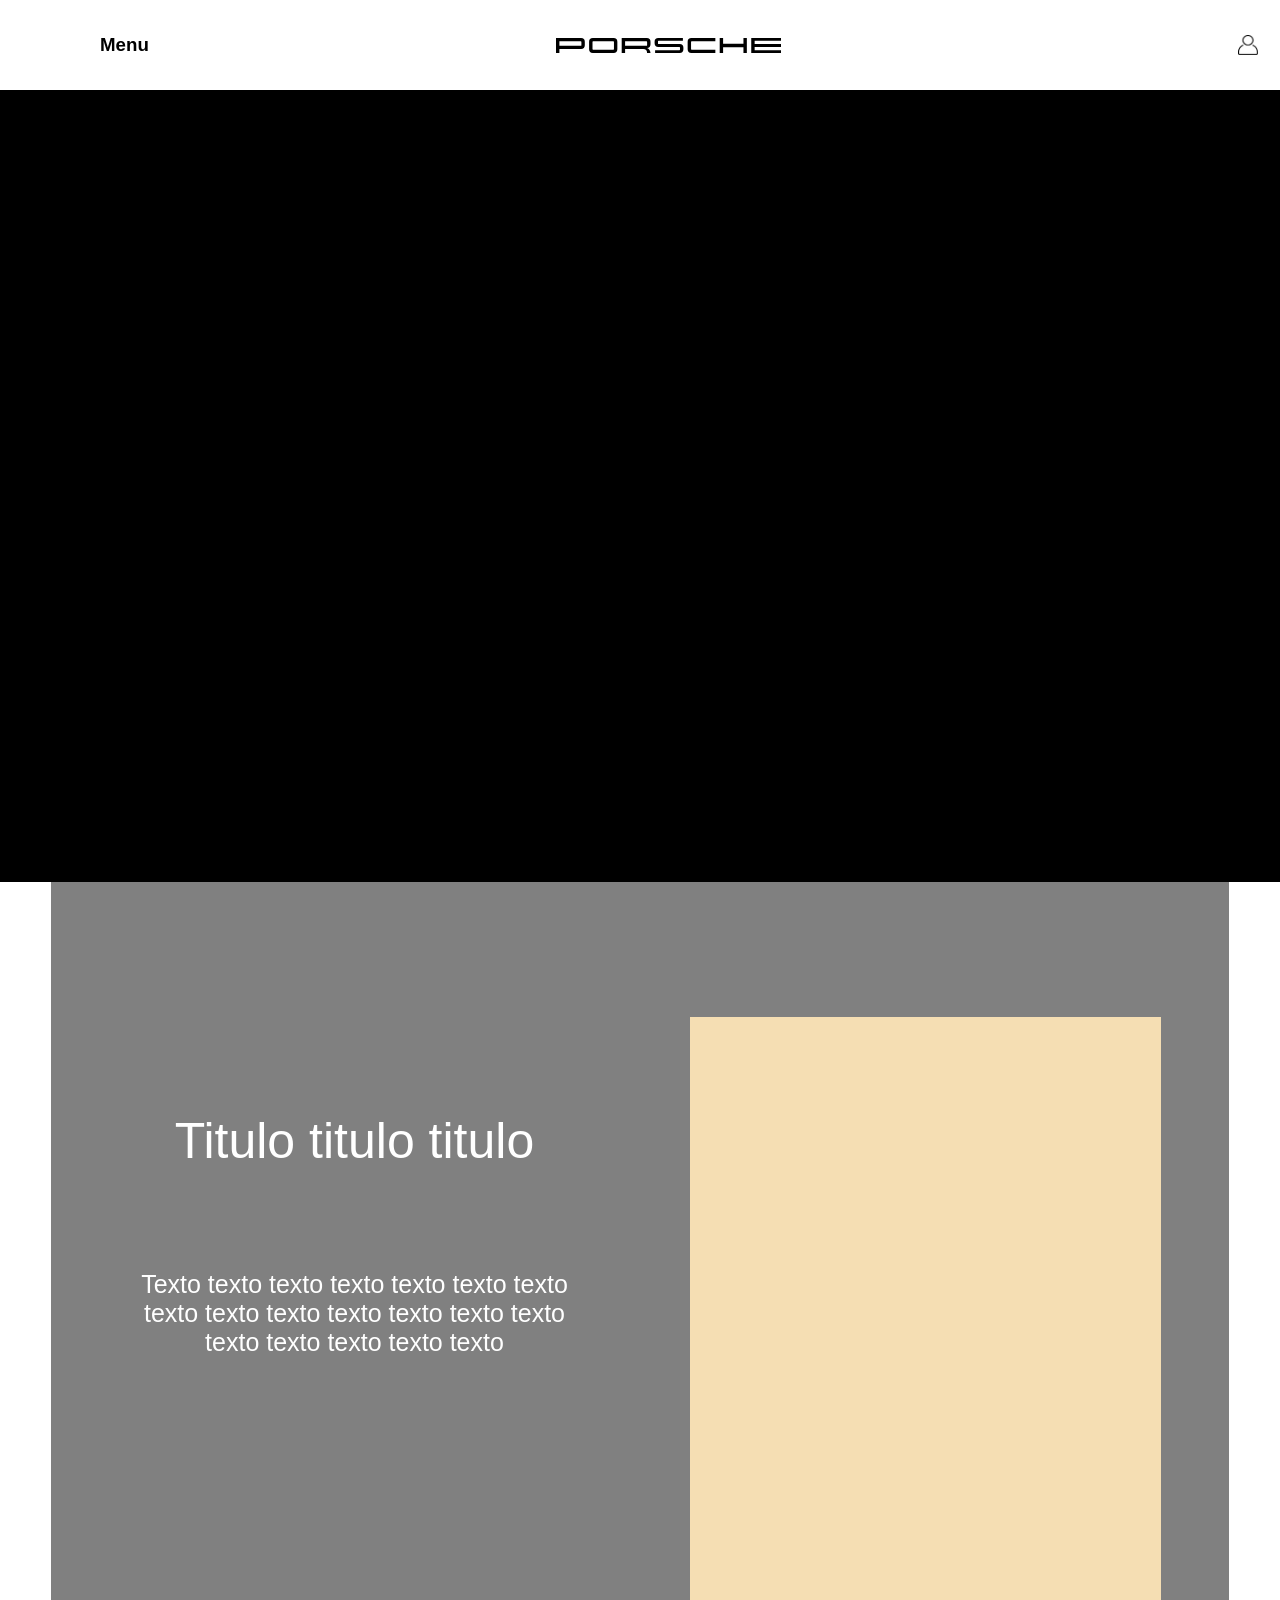
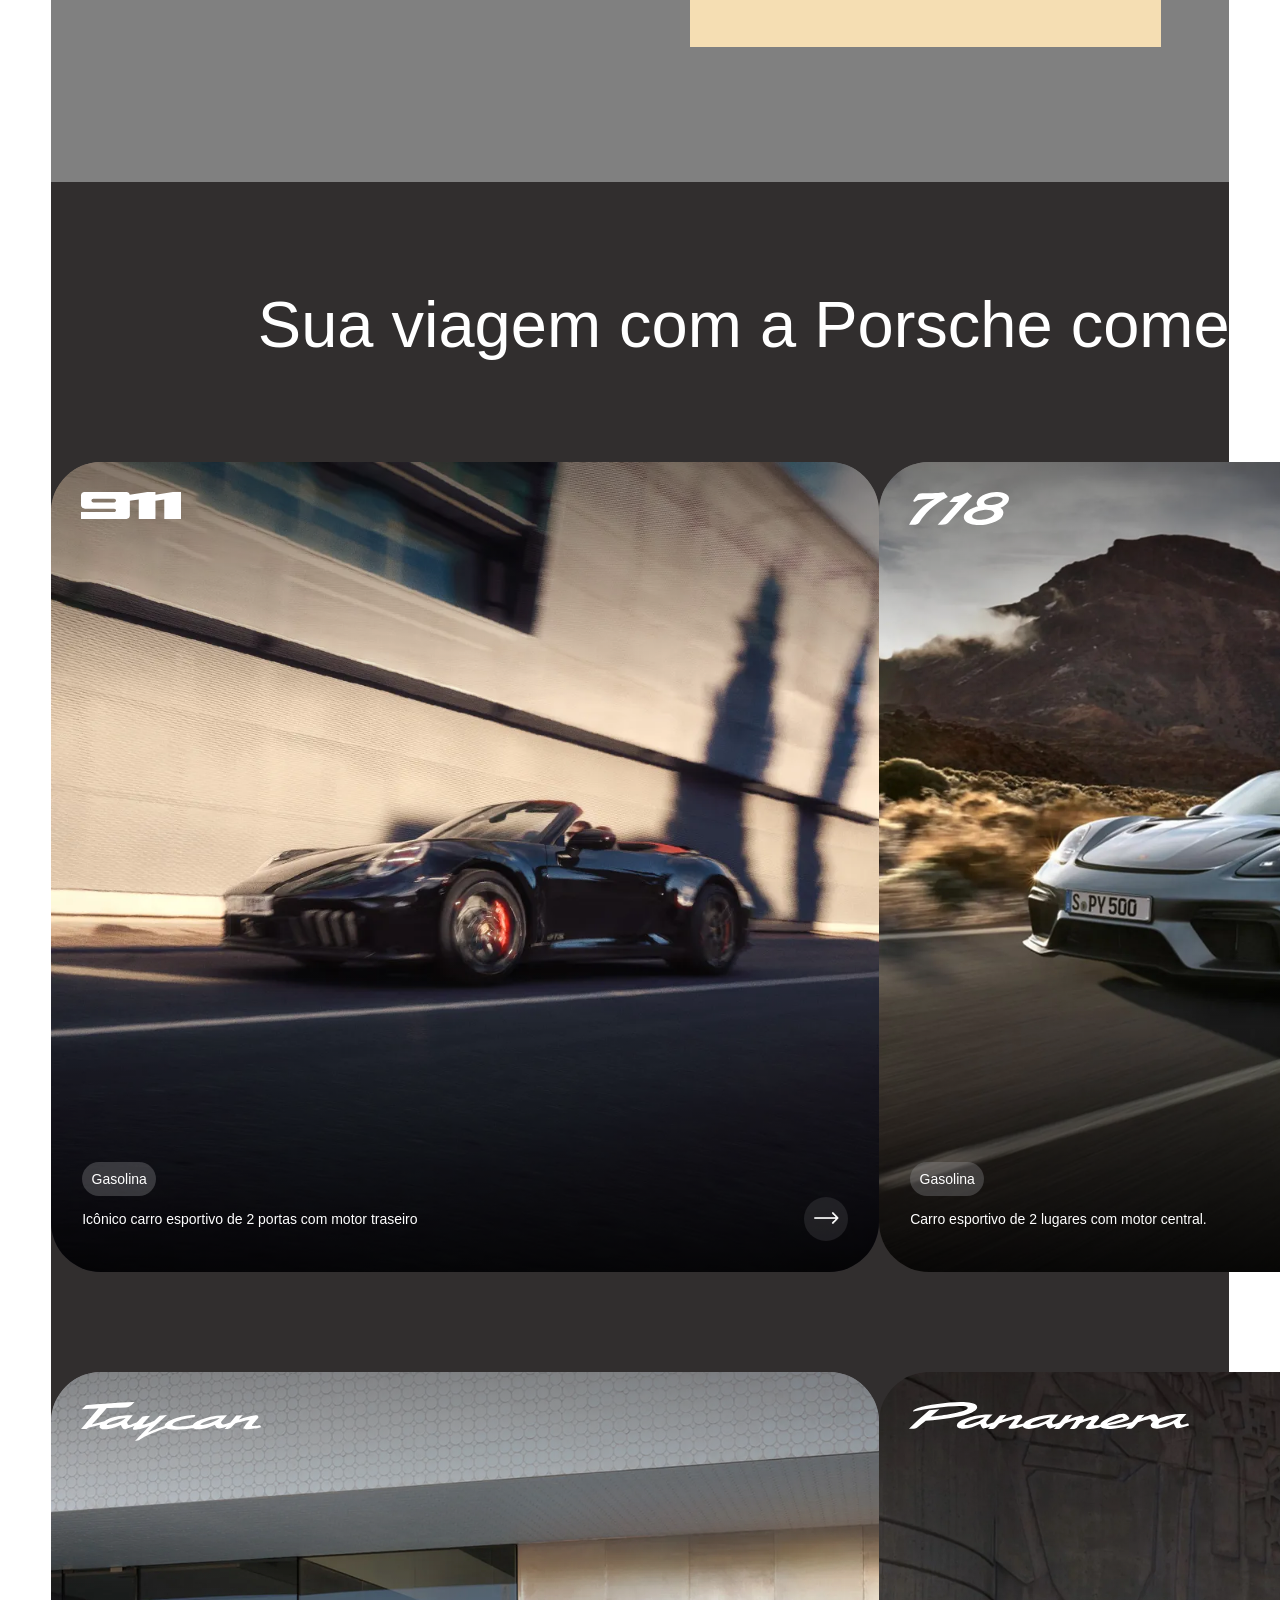
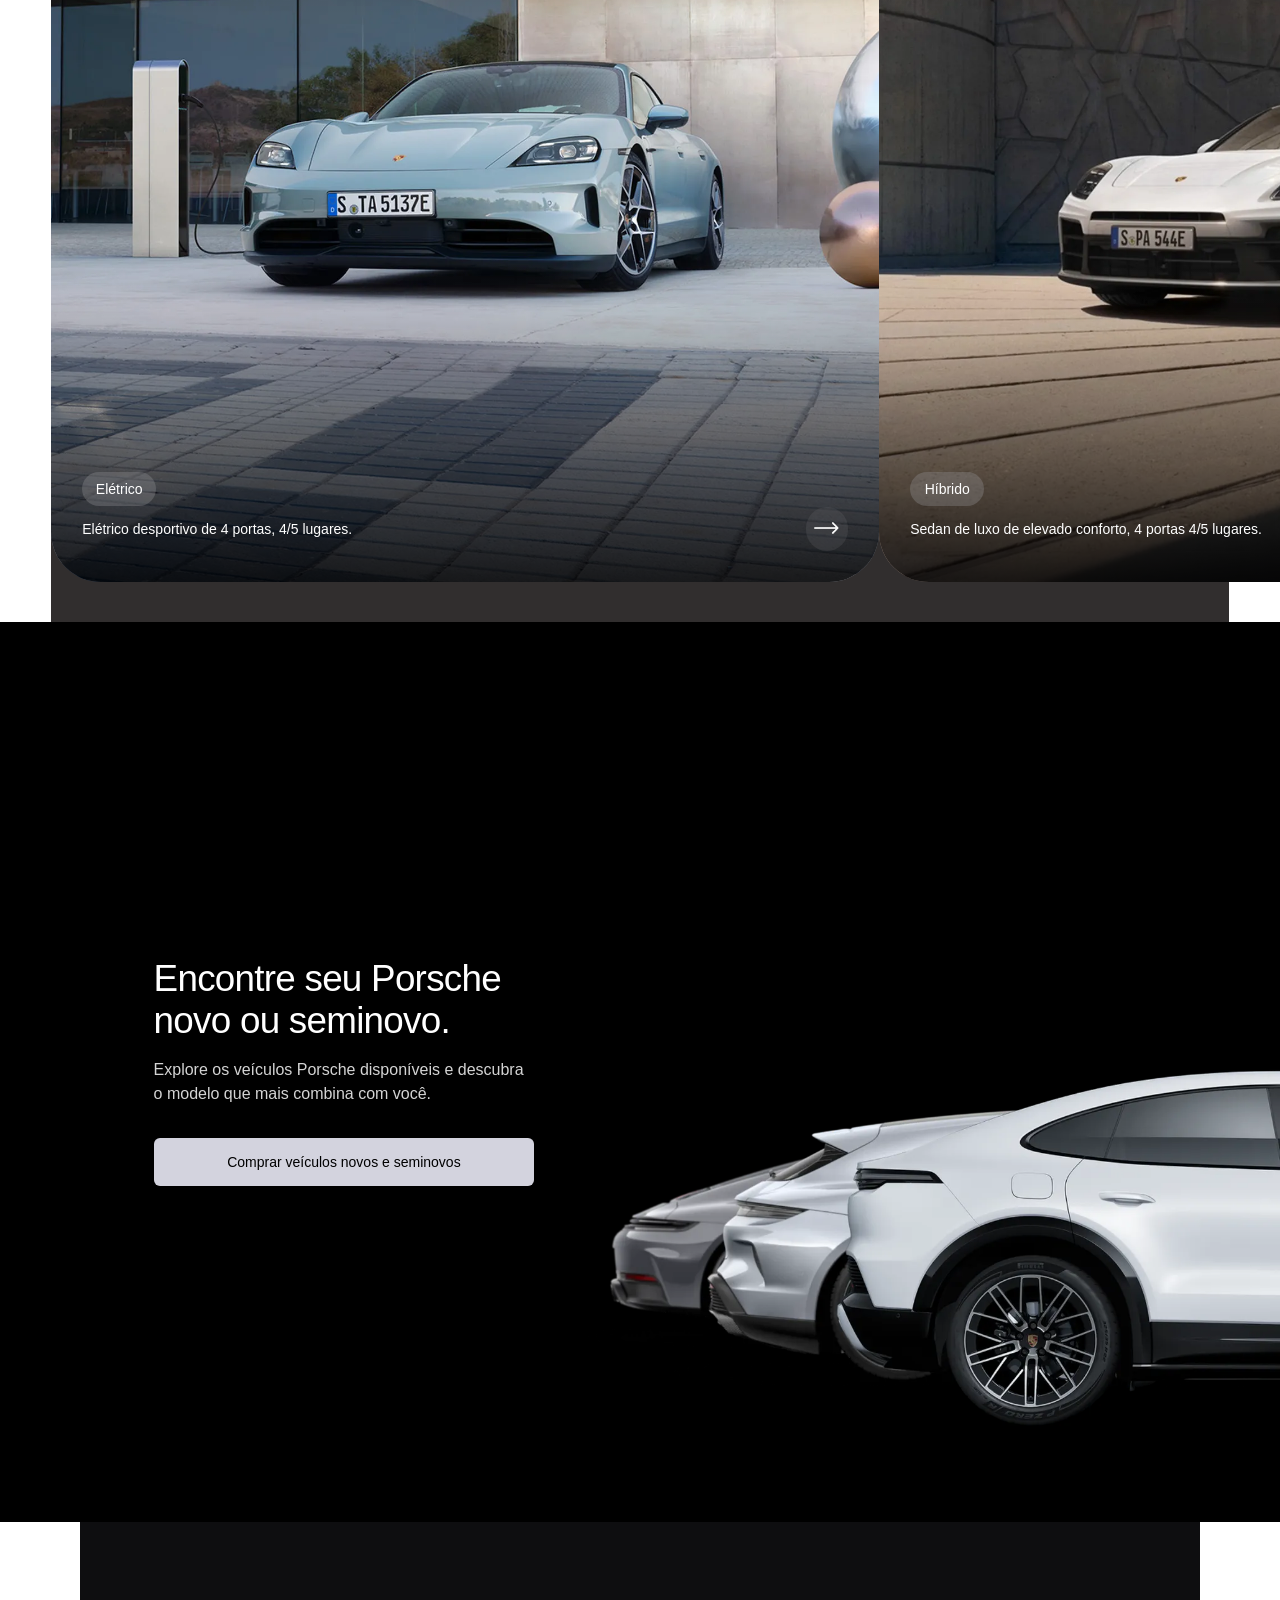
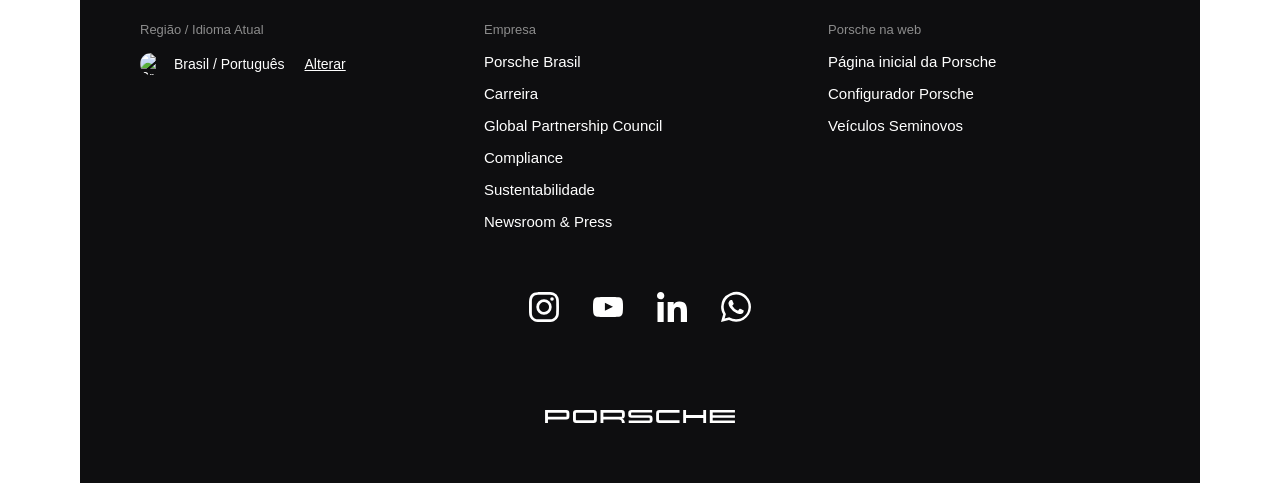
==== index.html @ 79e68aca "primeiro commit" ====
<!DOCTYPE html>
<html lang="en">

<head>
    <meta charset="UTF-8">
    <meta name="viewport" content="width=device-width, initial-scale=1.0">
    <link rel="stylesheet" href="style.css">
    <title>Porsche</title>
</head>

<body>
    <header>
        <div class="menu">
            <a href="">
                <img src="static/barra-de-menu.png" alt="">
                <h3>Menu</h3>
            </a>        
        </div>
        <div class="logo">
            <img src="static/porsche-logo.svg" alt="PORSCHE">
        </div>
        <div class="login"><img src="static/Empresa (1).png" alt="LOGIN"></div>
    </header>
    <div class="video">

        </div>
    <div class="container">

        
        <div class="noticias">
            <div class="conteudo_noticia">
                <div class="titulo_noticia">
                    <p>Titulo titulo titulo</p>
                </div>
                <div class="texto_noticia">Texto texto texto texto texto texto texto texto texto texto texto texto texto
                    texto texto texto texto texto texto</div>
            </div>

            <div class="img_noticia"><img src="" alt=""></div>
        </div>

        <div class="container_modelos">
            <div class="titulo">
                <p>Sua viagem com a Porsche começa agora.</p>
            </div>
            <div class="modelo um">
                <div class="titulo_modelo">
                    <img class="imagem_titulo" src="static/modelos/titulos/911titulo.svg" alt="">
                </div>
                <div class="conteudo_modelo">
                    <div class="info">
                        <div class="combustivel">
                            <p>Gasolina</p>
                        </div>
                        <div class="descricao">
                            <p>Icônico carro esportivo de 2 portas com motor traseiro </p>
                        </div>
                    </div>
                    <div class="botao_explorar">
                        <a href="index.html" class="link_seta"><img src="static/setaBranca.png" alt="SETA"></a>
                    </div>
                </div>
            </div>
            <div class="modelo dois">
                <div class="titulo_modelo">
                    <img class="imagem_titulo" src="static/modelos/titulos/718svg.svg" alt="718">
                </div>
                <div class="conteudo_modelo">
                    <div class="info">
                        <div class="combustivel">
                            <p>Gasolina</p>
                        </div>
                        <div class="descricao">
                            <p>Carro esportivo de 2 lugares com motor central.</p>
                        </div>
                    </div>
                    <div class="botao_explorar">
                        <a href="index.html" class="link_seta"><img src="static/setaBranca.png" alt="SETA"></a>
                    </div>
                </div>
            </div>
            <div class="modelo tres">
                <div class="titulo_modelo">
                    <img class="imagem_titulo" src="static/modelos/titulos/taycan.svg" alt="TAYCAN">
                </div>
                <div class="conteudo_modelo">
                    <div class="info">
                        <div class="combustivel">
                            <p>Elétrico</p>
                        </div>
                        <div class="descricao">
                            <p>Elétrico desportivo de 4 portas, 4/5 lugares.</p>
                        </div>
                    </div>
                    <div class="botao_explorar">
                        <a href="index.html"><img src="static/setaBranca.png" alt="SETA"></a>
                    </div>
                </div>
            </div>
            <div class="modelo quatro">
                <div class="titulo_modelo">
                    <img class="imagem_titulo" src="static/modelos/titulos/panamera.svg" alt="PANAMERA">
                </div>
                <div class="conteudo_modelo">
                    <div class="info">
                        <div class="combustivel">
                            <p>Híbrido</p>
                        </div>
                        <div class="descricao">
                            <p>Sedan de luxo de elevado conforto, 4 portas 4/5 lugares.</p>
                        </div>
                    </div>
                    <div class="botao_explorar">
                        <a href="index.html">
                            <img src="static/setaBranca.png" alt="SETA">
                        </a>
                    </div>
                </div>
            </div>
        </div>
    </div>
    <div class="compre_veiculos">
        <div class="compre_conteudo">
            <div class="compre_titulo">
                <p>Encontre seu Porsche novo ou seminovo.</p>
            </div>
            <div class="compre_descricao">
                <p>Explore os veículos Porsche disponíveis e descubra o modelo que mais combina com você.</p>
            </div>
            <div class="compre_link">
                <a href="">
                    <p>Comprar veículos novos e seminovos</p>
                </a>
            </div>
        </div>
        <div class="img_veiculos">
            <img src="static/filters_format(webp)_quality(80)" alt="">
        </div>
    </div>
    <footer>
        <div class="grid_links">
            <div class="idiomas">
                <span class="titulo_secao">Região / Idioma Atual</span>
                <div class="idioma_atual">
                    <img src="bandeira-brasil.svg" alt="Brasil" class="bandeira">
                    <span>Brasil / Português</span>
                    <a href="#">Alterar</a>
                </div>
            </div>

            <div class="empresa">
                <span class="titulo_secao">Empresa</span>
                <ul>
                    <li><a href="#">Porsche Brasil</a></li>
                    <li><a href="#">Carreira</a></li>
                    <li><a href="#">Global Partnership Council</a></li>
                    <li><a href="#">Compliance</a></li>
                    <li><a href="#">Sustentabilidade</a></li>
                    <li><a href="#">Newsroom & Press</a></li>
                </ul>
            </div>

            <div class="web">
                <span class="titulo_secao">Porsche na web</span>
                <ul>
                    <li><a href="#">Página inicial da Porsche</a></li>
                    <li><a href="#">Configurador Porsche</a></li>
                    <li><a href="#">Veículos Seminovos</a></li>
                </ul>
            </div>
        </div>
        <div class="redes">
            <a href="#" aria-label="Instagram"><img src="static/footer/logo-instagram.svg" alt=""></a>
            <a href="#" aria-label="YouTube"><img src="static/footer/logo-youtube.svg" alt=""></a>
            <a href="#" aria-label="LinkedIn"><img src="static/footer/logo-linkedin.svg" alt=""></a>
            <a href="#" aria-label="WhatsApp"><img src="static/footer/logo-whatsapp.svg" alt=""></a>
        </div>

        <div class="logo_porsche">
            <img src="static/porsche-logo.svg" alt="Porsche">
        </div>
    </footer>
</body>

</html>
---- style.css ----
body {
    margin: 0;
    color: white;
    font-family: Arial, Helvetica, sans-serif;
}

.container {
    width: 92%;
    margin: 0 auto;
}

header {
    margin: 0 80px;
    box-sizing: border-box;
    min-height: 90px;
    width: 92%;
    background-color: white;
    display: grid;
    justify-self: center;
    grid-template-columns: 1fr 1fr 1fr;
}

header h3 {
    color: black;
}

.menu {
    display: flex;
    align-items: center;

}

.menu a {
    text-decoration: none;
    display: flex;
    align-items: center;
    flex-direction: row;
}

.menu img {
    width: 20px;

}

.logo {
    display: flex;
    justify-content: center;
    align-items: center;
}

.logo img {
    max-height: 15px;
}

.login {
    display: flex;
    justify-content: right;
    align-items: center;
}

.login img {
    max-height: 20px;
}

.video {
    height: 88vh;
    background-color: black;
}


/* NOTICIAS */

.noticias {
    height: 100vh;
    width: 100%;
    background-color: grey;
    display: flex;
    justify-content: center;
    align-items: center;
    flex-direction: row;
    gap: 100px;
}

.noticias .img_noticia {
    height: 70%;
    width: 40%;
    background-color: wheat;
}

.noticias .conteudo_noticia {
    height: 60%;
    width: 40%;
}

.noticias .titulo_noticia {
    font-size: 50px;
    text-align: center;
    margin-bottom: 100px;
}

.noticias .texto_noticia {
    font-size: 25px;
    text-align: center;
}


/* CARDS DE MODELOS DE CARROS */

.container_modelos {
    min-height: 140vh;
    display: grid;
    grid-template-columns: 1fr 1fr;
    grid-template-rows: auto 1fr;
    row-gap: 100px;
    padding: 40px 0;
    background-color: rgb(49, 46, 46);
}

.container_modelos .titulo {
    grid-column: 1/-1;
    grid-row: 1;
    height: 140px;
    font-size: 65px;
    text-align: center;
}

.container_modelos .modelo {
    background-repeat: no-repeat;
    background-size: cover;
    background-position: center;
    justify-self: center;
    display: flex;
    position: relative;
    overflow: hidden;
    flex-direction: column;
    justify-content: space-between;
    border-radius: 50px;
    height: 90vh;
    width: 92vh;
    background-color: rgb(20, 53, 53);
    transition: all 0.3s cubic-bezier(0.25, 0.45, 0.45, 0.95);
}

.container_modelos .modelo::after {
    content: "";
    position: absolute;
    inset: 0;
    /* Ocupa 100% de largura e altura do card */
    background: linear-gradient(to bottom,
            rgba(0, 0, 0, 0.45) 0%,
            /* Sombra no topo (para o logo/nome) */
            rgba(0, 0, 0, 0) 30%,
            /* Meio totalmente transparente */
            rgba(0, 0, 0, 0) 60%,
            /* Meio totalmente transparente */
            rgba(0, 0, 0, 0.85) 100%
            /* Sombra forte embaixo (para a descrição) */
        );
    pointer-events: none;
}

.container_modelos .modelo:hover {
    transform: scale(1.04);
}

.um {
    background: url(static/modelos/imagem_fundo/porsche911Card.webp);
}

.dois {
    background-image: url(static/modelos/imagem_fundo/718background.webp);
}

.tres {
    background-image: url(static/modelos/imagem_fundo/taycanbakcground.webp);
}

.quatro {
    background-image: url(static/modelos/imagem_fundo/panamera.webp);
}

.modelo .conteudo .titulo_modelo {
    width: 100%;
    height: auto;

}

.titulo_modelo .imagem_titulo {
    position: relative;
    z-index: 1;
    min-width: 100px;
    height: auto;
    padding: 30px;
    justify-self: center;
    align-self: center;
    display: block;
    filter: invert(100%);

}

.modelo.um .imagem_titulo {
    width: 100px;
}

.modelo.dois .imagem_titulo {
    width: 90px;
}

.modelo.tres .imagem_titulo {
    width: 180px;
}

.modelo.quatro .imagem_titulo {
    width: 280px;
}

.modelo .conteudo_modelo {
    position: relative;
    z-index: 1;
    width: 100%;
    align-self: flex-end;
    display: flex;
    flex-direction: row;
    gap: 60px;
    margin: 31px 0;
    padding: 0 31px;
}

.conteudo_modelo {
    box-sizing: border-box;
}

.modelo .info {
    width: 90%;
}

.modelo .combustivel {
    background-color: #9C9C9F4D;
    border-radius: 50px;
    padding: 4px 12px;
    width: 50px;
    height: 26px;
    margin-bottom: 15px;
    display: flex;
    justify-content: center;
    align-items: center;
}

.modelo p {
    font-size: 14px;
}

.modelo .botao_explorar {
    background-color: #6B6B703A;
    display: inline-flex;
    width: 40px;
    height: 40px;
    border-radius: 40px;
    align-self: flex-end;
    justify-content: baseline;
    display: flex;
    justify-content: center;
    align-items: center;
    border: 2px solid transparent;
    transition: 0.3s;
}

.modelo .botao_explorar:hover {
    border-color: white;
}

.container_modelos .modelo:hover .botao_explorar {
    transform: scale(1.2);

}

.modelo .botao_explorar img {
    width: 25px;
}

.modelo img {
    text-align: center;
}

.modelo .link_seta {
    position: relative;
    padding: 12px;
}


/* COMPRE VEICULOS NOVOS E SEMINOVOS */

.compre_veiculos {
    position: relative;
    display: flex;
    align-items: center;
    justify-content: start;
    width: 100%;
    min-height: 100vh;
    background-color: #000000;
    padding-left: 12%;
    box-sizing: border-box;
}

.img_veiculos {
    justify-self: end;
    align-self: flex-end;
    width: 80%;
    max-width: 800px;
    margin-left: auto;
}

.img_veiculos img {
    width: 100%;
    height: auto;
}

.compre_conteudo {
    display: flex;
    flex-direction: column;
    width: 460px;
}

.compre_titulo {
    width: 100%;
    margin-bottom: 16px;
}

.compre_titulo p {
    margin: 0;
    font-size: 2.3rem;
    font-weight: 500;
    line-height: 1.15;
    color: #ffffff;
    letter-spacing: -0.02em;
}

.compre_descricao {
    width: 100%;
    margin-bottom: 32px;
}

.compre_descricao p {
    margin: 0;
    font-size: 1rem;
    line-height: 1.5;
    color: #d4d4d4;
}

.compre_link {
    width: 100%;
}

.compre_link a {
    display: flex;
    align-items: center;
    justify-content: center;
    background-color: #d3d3de;
    color: #000000;
    text-decoration: none;
    padding: 16px 28px;
    border-radius: 6px;
    transition: background-color 0.25s ease;
}

.compre_link a:hover {
    background-color: #ffffff;
}

.compre_link a p {
    margin: 0;
    font-size: 14px;
    font-weight: 500;
    color: #000000;
}


/* FOOTER */

footer {
    background-color: #0e0e10;
    color: #ffffff;
    font-family: sans-serif;
    margin: 0px 80px;
    padding: 100px 60px 60px;
}

.grid_links {
    display: grid;
    grid-template-columns: repeat(3, 1fr);
    row-gap: 48px;
    column-gap: 32px;
    margin-bottom: 56px;
}

.titulo_secao {
    display: block;
    font-size: 13px;
    color: #8c8c8c;
    margin-bottom: 16px;
}

.idioma_atual {
    display: flex;
    align-items: center;
    gap: 12px;
    font-size: 14px;
}

.idioma_atual .bandeira {
    width: 22px;
    height: 22px;
    border-radius: 50%;
    object-fit: cover;
}

.idioma_atual a {
    color: #ffffff;
    text-decoration: underline;
    margin-left: 8px;
    transition: color 0.2s ease;
}

.idioma_atual a:hover {
    color: #b3b3b3;
}

.empresa ul,
.web ul {
    list-style: none;
    padding: 0;
    margin: 0;
    display: flex;
    flex-direction: column;
    gap: 14px;
}

.empresa a,
.web a {
    color: #ffffff;
    text-decoration: none;
    font-size: 15px;
    transition: color 0.2s ease;
}

.empresa a:hover,
.web a:hover {
    color: #9e9e9e;
}

/* Redes sociais */
.redes {
    display: flex;
    align-items: center;
    justify-content: center;
    gap: 24px;
    margin-bottom: 40px;
}

.redes a {
    color: #ffffff;
    text-decoration: none;
    font-size: 15px;
    transition: opacity 0.2s ease;
}

.redes a:hover {
    opacity: 0.6;
}

.redes img {
    width: 40px;
    height: 40px;
    filter: invert(100%);
}

/* Logo centralizado na base */
.logo_porsche {
    display: flex;
    justify-content: center;
    align-items: center;
    padding-top: 40px;
    filter: invert(100%);
}

.logo_porsche img {
    width: 190px;
    height: auto;
}
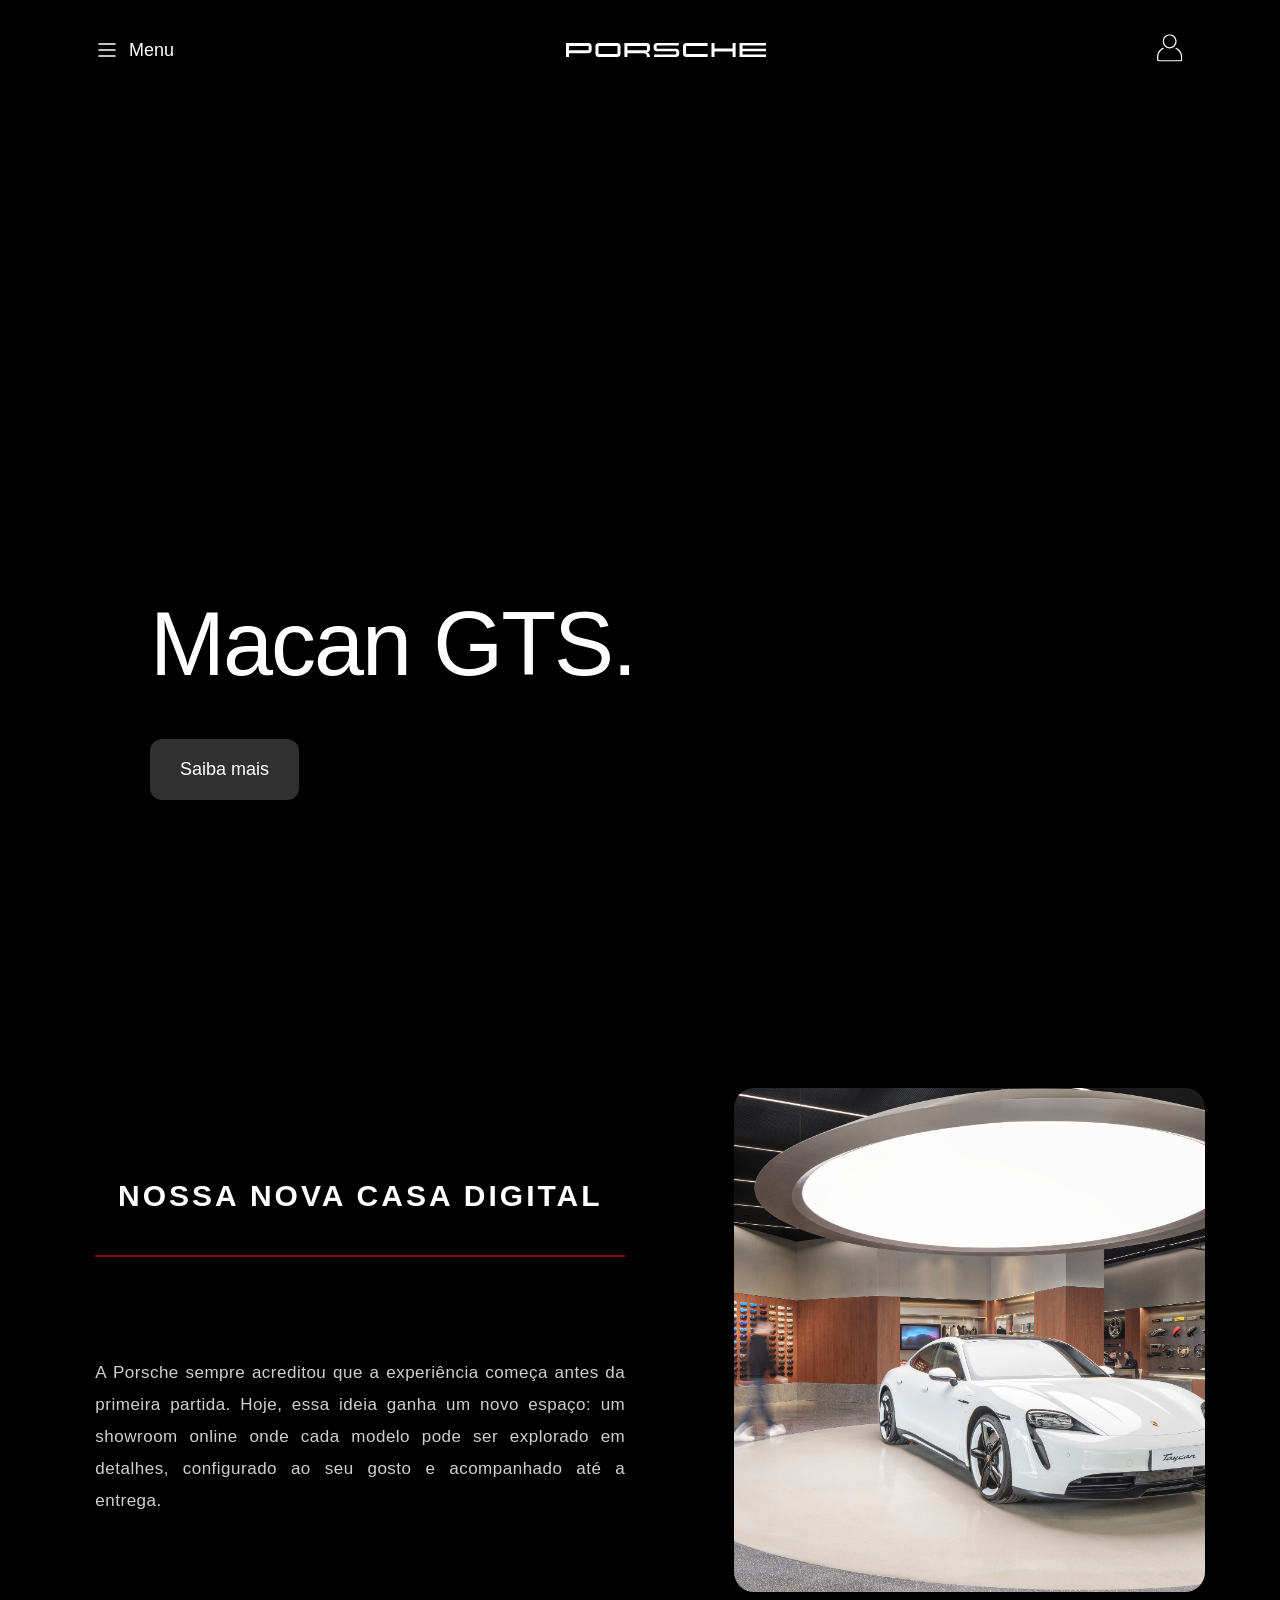
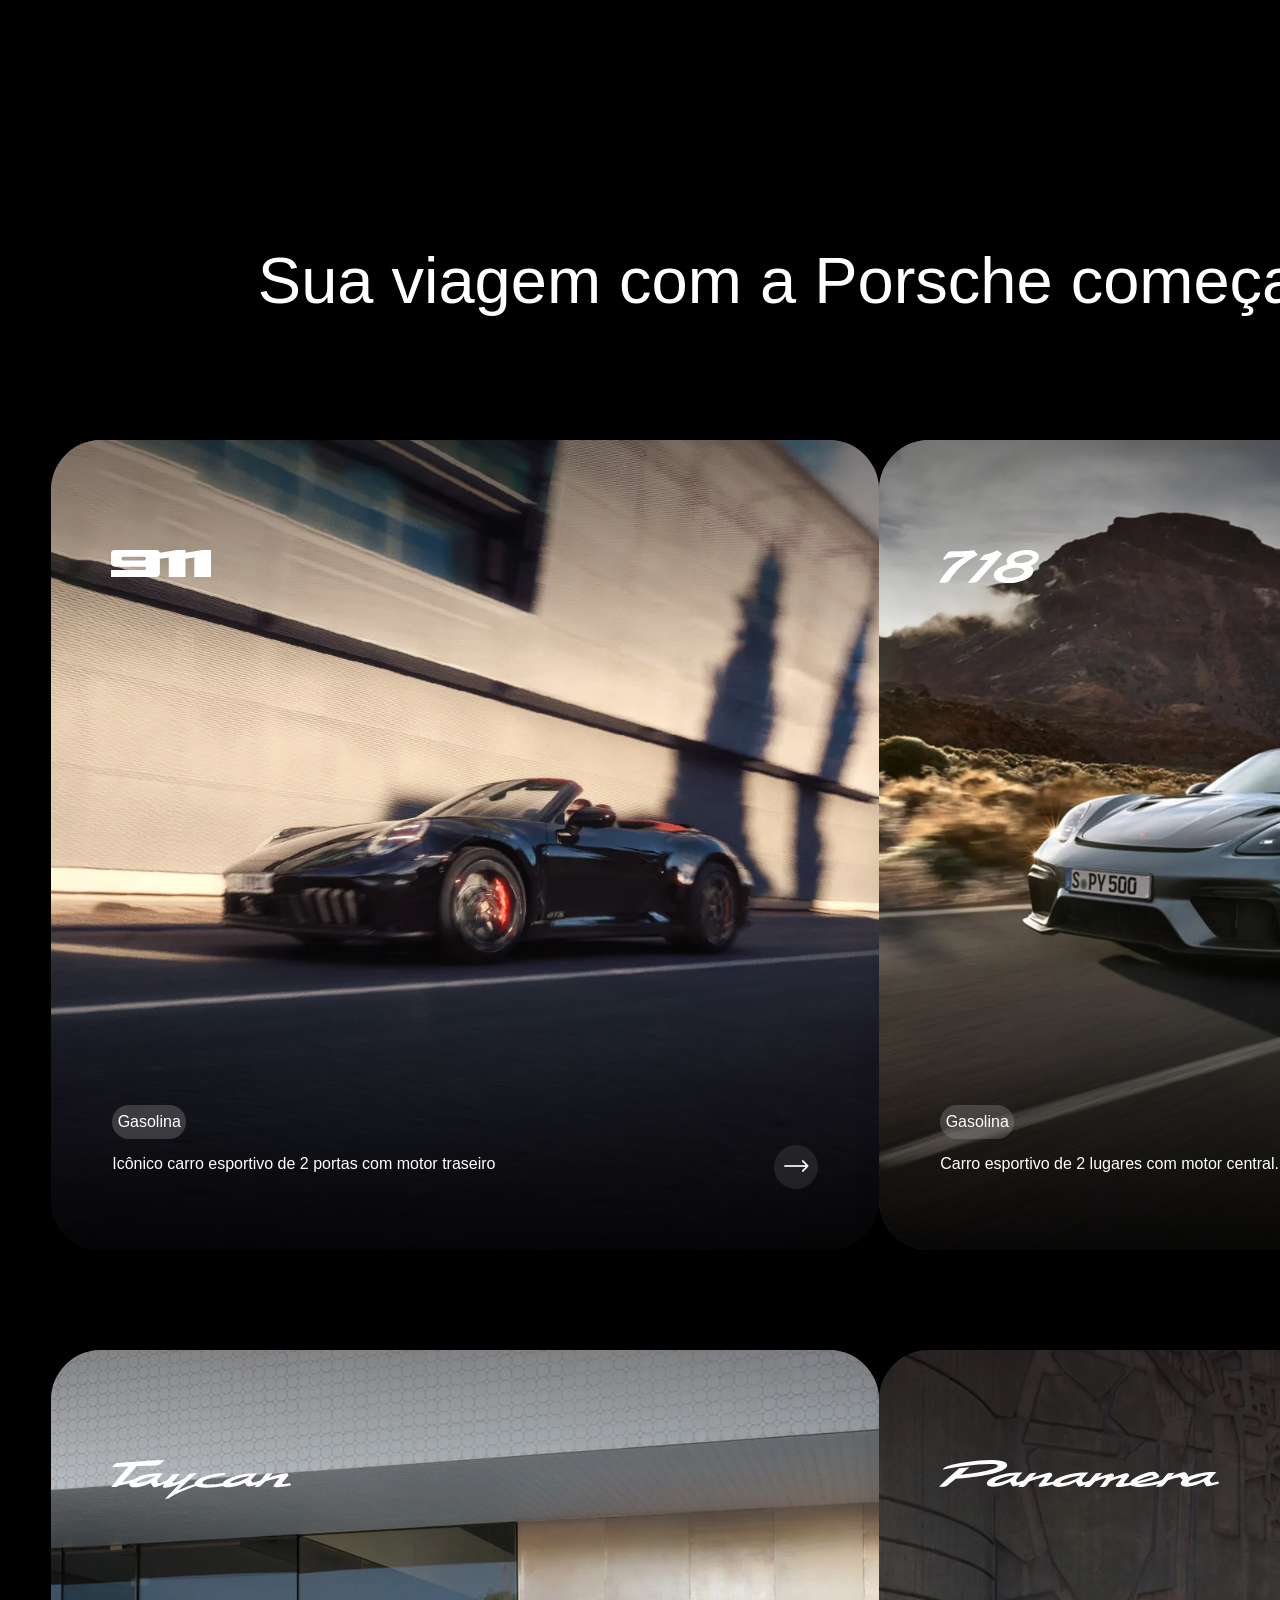
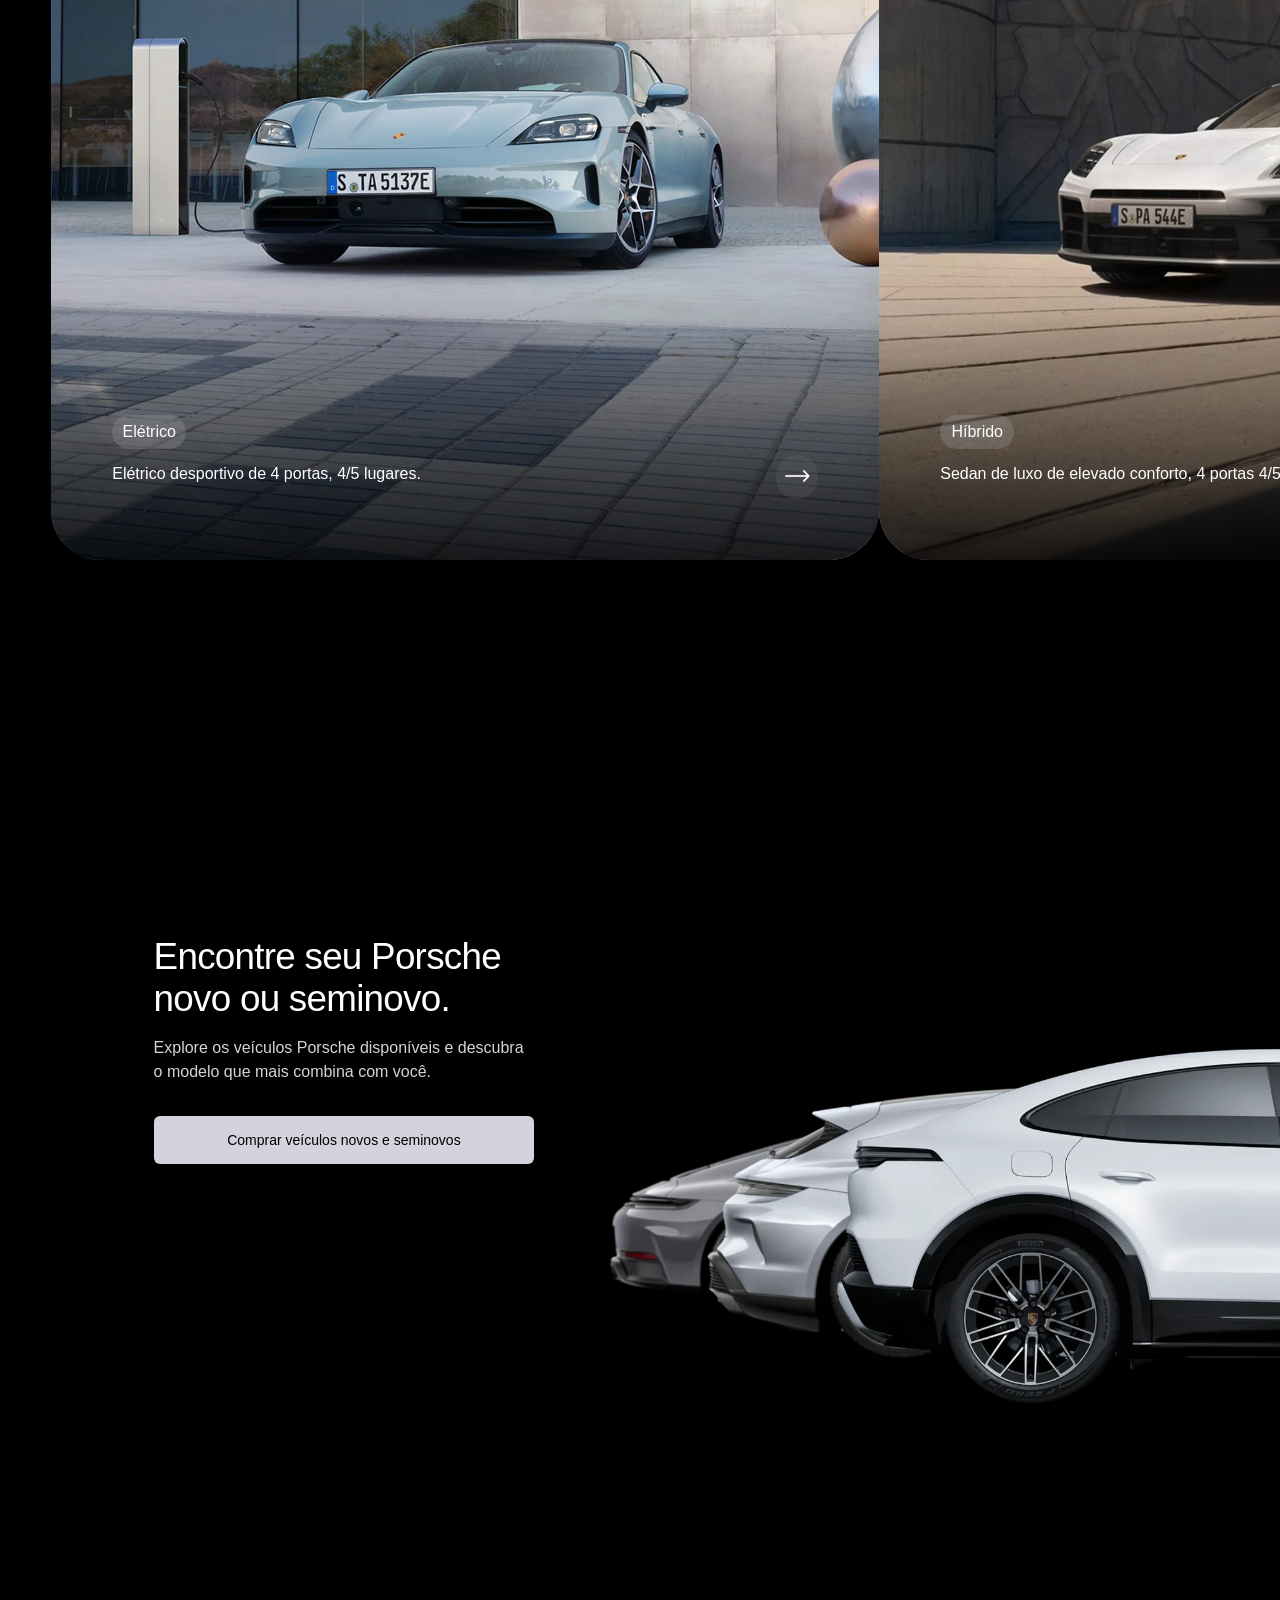
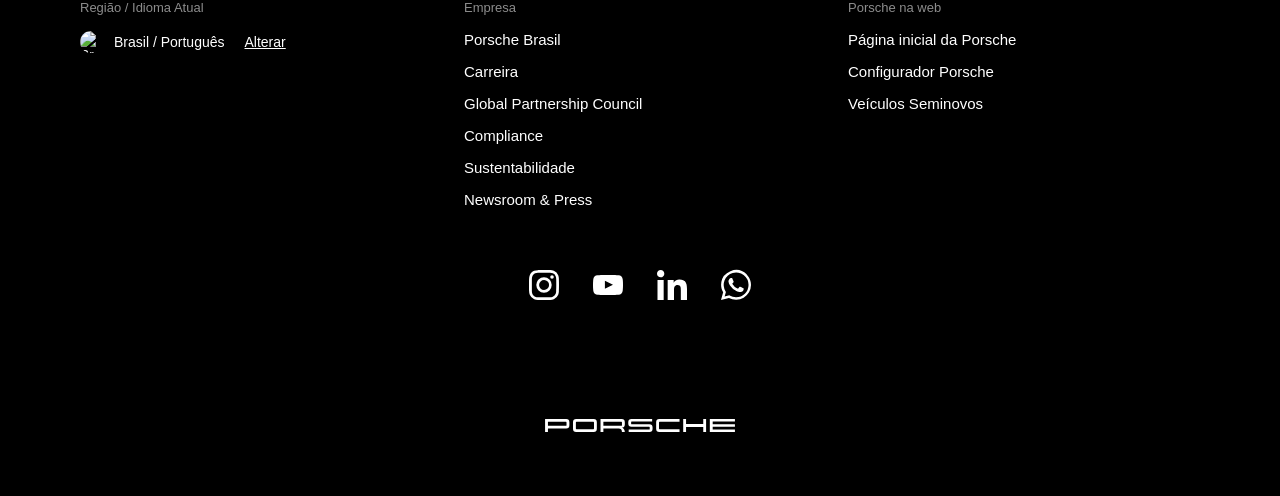
==== commit e5ba5a20: "feat: adiciona páginas do site Porsche (home, cadastro, login, modelos e produto)" ====
--- a/index.html
+++ b/index.html
@@ -9,41 +9,100 @@
 </head>
 
 <body>
-    <header>
-        <div class="menu">
-            <a href="">
-                <img src="static/barra-de-menu.png" alt="">
-                <h3>Menu</h3>
-            </a>        
-        </div>
-        <div class="logo">
-            <img src="static/porsche-logo.svg" alt="PORSCHE">
-        </div>
-        <div class="login"><img src="static/Empresa (1).png" alt="LOGIN"></div>
-    </header>
-    <div class="video">
-
-        </div>
+    <section class="hero">
+        <header>
+            <div class="menu">
+                <a href="">
+                    <img src="static/menu/menu-icon.svg" alt="">
+                    <p>Menu</p>
+                </a>
+            </div>
+            <div class="logo">
+                <a href="">
+                    <img src="static/menu/porsche-logo.svg" alt="PORSCHE">
+                </a>
+            </div>
+            <div class="login">
+                <a href="cadastro.html">
+                    <img src="static/menu/cadastro.svg" alt="LOGIN">
+                </a>
+            </div>
+        </header>
+
+        <div class="video">
+            <video src="static/macan.mp4" autoplay muted loop playsinline></video>
+        </div>
+
+        <div class="hero_texto">
+            <h1>Macan GTS.</h1>
+            <a href="produtoCarro.html?modelo=macan" class="botao_saiba">Saiba mais</a>
+        </div>
+    </section>
     <div class="container">
-
-        
         <div class="noticias">
-            <div class="conteudo_noticia">
-                <div class="titulo_noticia">
-                    <p>Titulo titulo titulo</p>
-                </div>
-                <div class="texto_noticia">Texto texto texto texto texto texto texto texto texto texto texto texto texto
-                    texto texto texto texto texto texto</div>
-            </div>
-
-            <div class="img_noticia"><img src="" alt=""></div>
+            <div class="noticia ativa">
+                <div class="conteudo_noticia um">
+                    <div class="titulo_noticia">
+                        <p>Nossa nova casa digital</p>
+                    </div>
+                    <div class="texto_noticia">A Porsche sempre acreditou que a experiência começa antes da primeira
+                        partida. Hoje, essa ideia ganha um novo espaço: um showroom online onde cada modelo pode ser
+                        explorado em detalhes, configurado ao seu gosto e acompanhado até a entrega.</div>
+                </div>
+
+                <div class="img_noticia"><img src="static/noticias/nova-casa-digital.jpg"
+                        alt="Showroom digital da Porsche"></div>
+            </div>
+
+            <div class="noticia">
+                <div class="conteudo_noticia dois">
+                    <div class="titulo_noticia">
+                        <p>Inspirada na lenda</p>
+                    </div>
+                    <div class="texto_noticia">O conceito Porsche 911 Aurora é o primeiro de sua linhagem, e seu design
+                        liga a herança da marca ao presente. Ele usa as linhas clássicas dos anos 1960 como ponto de
+                        partida para pensar o esportivo do futuro.</div>
+                </div>
+
+                <div class="img_noticia"><img src="static/noticias/porsche-901.jpg" alt="Conceito Porsche 911 Aurora">
+                </div>
+            </div>
+
+            <div class="noticia">
+                <div class="conteudo_noticia tres">
+                    <div class="titulo_noticia">
+                        <p>Porsche Experience</p>
+                    </div>
+                    <div class="texto_noticia">Os novos cursos de pilotagem chegam com turmas para iniciantes e
+                        experientes. Em pista fechada, instrutores certificados ensinam controle, frenagem e traçado,
+                        com
+                        foco em segurança e prazer ao volante.</div>
+                </div>
+
+                <div class="img_noticia"><img src="static/noticias/driving-experience.jpg"
+                        alt="Curso de pilotagem Porsche Experience"></div>
+            </div>
+
+            <div class="noticia">
+                <div class="conteudo_noticia quatro">
+                    <div class="titulo_noticia">
+                        <p>Desempenho com consciência</p>
+                    </div>
+                    <div class="texto_noticia">A busca por velocidade agora anda junto com a responsabilidade ambiental.
+                        A marca apresenta seu programa de produção sustentável, com reaproveitamento de materiais e
+                        combustíveis sintéticos para os motores a combustão.</div>
+                </div>
+
+                <div class="img_noticia"><img src="static/noticias/charging.jpg" alt="Produção sustentável da Porsche">
+                </div>
+            </div>
         </div>
 
         <div class="container_modelos">
             <div class="titulo">
                 <p>Sua viagem com a Porsche começa agora.</p>
             </div>
-            <div class="modelo um">
+            <div class="modelo bg-911">
                 <div class="titulo_modelo">
                     <img class="imagem_titulo" src="static/modelos/titulos/911titulo.svg" alt="">
                 </div>
@@ -57,11 +116,11 @@
                         </div>
                     </div>
                     <div class="botao_explorar">
-                        <a href="index.html" class="link_seta"><img src="static/setaBranca.png" alt="SETA"></a>
-                    </div>
-                </div>
-            </div>
-            <div class="modelo dois">
+                        <a href="listaCarros.html" class="link_seta"><img src="static/modelos/setaBranca.png" alt="SETA"></a>
+                    </div>
+                </div>
+            </div>
+            <div class="modelo bg-718">
                 <div class="titulo_modelo">
                     <img class="imagem_titulo" src="static/modelos/titulos/718svg.svg" alt="718">
                 </div>
@@ -75,11 +134,11 @@
                         </div>
                     </div>
                     <div class="botao_explorar">
-                        <a href="index.html" class="link_seta"><img src="static/setaBranca.png" alt="SETA"></a>
-                    </div>
-                </div>
-            </div>
-            <div class="modelo tres">
+                        <a href="listaCarros.html" class="link_seta"><img src="static/modelos/setaBranca.png" alt="SETA"></a>
+                    </div>
+                </div>
+            </div>
+            <div class="modelo bg-taycan">
                 <div class="titulo_modelo">
                     <img class="imagem_titulo" src="static/modelos/titulos/taycan.svg" alt="TAYCAN">
                 </div>
@@ -93,11 +152,11 @@
                         </div>
                     </div>
                     <div class="botao_explorar">
-                        <a href="index.html"><img src="static/setaBranca.png" alt="SETA"></a>
-                    </div>
-                </div>
-            </div>
-            <div class="modelo quatro">
+                        <a href="listaCarros.html"><img src="static/modelos/setaBranca.png" alt="SETA"></a>
+                    </div>
+                </div>
+            </div>
+            <div class="modelo bg-panamera">
                 <div class="titulo_modelo">
                     <img class="imagem_titulo" src="static/modelos/titulos/panamera.svg" alt="PANAMERA">
                 </div>
@@ -111,8 +170,8 @@
                         </div>
                     </div>
                     <div class="botao_explorar">
-                        <a href="index.html">
-                            <img src="static/setaBranca.png" alt="SETA">
+                        <a href="listaCarros.html">
+                            <img src="static/modelos/setaBranca.png" alt="SETA">
                         </a>
                     </div>
                 </div>
@@ -134,7 +193,7 @@
             </div>
         </div>
         <div class="img_veiculos">
-            <img src="static/filters_format(webp)_quality(80)" alt="">
+            <img src="static/compreVeiculos/filters_format(webp)_quality(80)" alt="">
         </div>
     </div>
     <footer>
@@ -177,9 +236,12 @@
         </div>
 
         <div class="logo_porsche">
-            <img src="static/porsche-logo.svg" alt="Porsche">
+            <a href="">
+                <img src="static/menu/porsche-logo.svg" alt="Porsche">
+            </a>
         </div>
     </footer>
+    <script src="noticias.js"></script>
 </body>
 
 </html>
--- a/style.css
+++ b/style.css
@@ -1,6 +1,7 @@
 body {
     margin: 0;
     color: white;
+    background-color: #000000;
     font-family: Arial, Helvetica, sans-serif;
 }
 
@@ -9,98 +10,237 @@
     margin: 0 auto;
 }
 
+.hero {
+    position: relative;
+    width: 100%;
+    height: 100vh;
+    overflow: hidden;
+    background-color: #000000;
+    font-family: "Montserrat", Arial, sans-serif;
+}
+
+.video {
+    position: absolute;
+    width: 100%;
+    height: 100%;
+    z-index: 0;
+}
+
+.video video {
+    display: block;
+    width: 100%;
+    height: 100%;
+    object-fit: cover;
+}
+
+.video::before {
+    content: "";
+    position: absolute;
+    width: 100%;
+    height: 220px;
+    background: linear-gradient(to bottom, rgba(0, 0, 0, 0.85), rgba(0, 0, 0, 0));
+    z-index: 1;
+}
+
+.video::after {
+    content: "";
+    position: absolute;
+    bottom: 0;
+    left: 0;
+    width: 100%;
+    height: 450px;
+    background: linear-gradient(to top, rgba(0, 0, 0, 0.85), rgba(0, 0, 0, 0));
+    z-index: 1;
+}
+
 header {
-    margin: 0 80px;
+    position: absolute;
+    width: 100%;
+    height: 100px;
     box-sizing: border-box;
-    min-height: 90px;
-    width: 92%;
-    background-color: white;
-    display: grid;
-    justify-self: center;
-    grid-template-columns: 1fr 1fr 1fr;
-}
-
-header h3 {
-    color: black;
+    padding: 0 90px;
+    display: flex;
+    align-items: center;
+    justify-content: space-between;
+    z-index: 2;
+}
+
+.menu,
+.login {
+    display: flex;
+    align-items: center;
+    justify-content: center;
+    padding: 7px;
+    transition: 0.4s ease;
 }
 
 .menu {
-    display: flex;
-    align-items: center;
-
+    height: 20px;
+    border-radius: 8px;
+
+}
+
+.login {
+    height: 30px;
+    border-radius: 20px;
+}
+
+.menu:hover,
+.login:hover {
+    background-color: rgba(124, 124, 124, 0.6);
+    backdrop-filter: blur(10px);
+}
+
+.login {
+    text-align: right;
 }
 
 .menu a {
+    display: flex;
+    align-items: center;
+    gap: 12px;
+    color: #ffffff;
     text-decoration: none;
-    display: flex;
-    align-items: center;
-    flex-direction: row;
+    font-size: 18px;
+}
+
+.menu p {
+    margin: 0;
 }
 
 .menu img {
     width: 20px;
-
-}
-
-.logo {
-    display: flex;
-    justify-content: center;
-    align-items: center;
+    height: auto;
 }
 
 .logo img {
-    max-height: 15px;
-}
-
-.login {
-    display: flex;
-    justify-content: right;
-    align-items: center;
+    display: block;
+    width: 200px;
+    height: auto;
+    filter: invert(100%);
 }
 
 .login img {
-    max-height: 20px;
-}
-
-.video {
-    height: 88vh;
-    background-color: black;
+    width: 26px;
+    height: auto;
+}
+
+.hero_texto {
+    position: absolute;
+    left: 150px;
+    bottom: 100px;
+    z-index: 2;
+}
+
+.hero_texto h1 {
+    margin: 0 0 40px 0;
+    font-size: 90px;
+    font-weight: 400;
+    line-height: 110px;
+    letter-spacing: -2px;
+    color: #ffffff;
+}
+
+.botao_saiba {
+    display: inline-block;
+    padding: 20px 30px;
+    border-radius: 12px;
+    background-color: rgba(80, 80, 80, 0.6);
+    backdrop-filter: blur(10px);
+    color: #ffffff;
+    text-decoration: none;
+    font-size: 18px;
+    transition: background-color 0.3s;
+}
+
+.botao_saiba:hover {
+    background-color: rgba(120, 120, 120, 0.7);
 }
 
 
 /* NOTICIAS */
 
 .noticias {
-    height: 100vh;
-    width: 100%;
-    background-color: grey;
-    display: flex;
-    justify-content: center;
-    align-items: center;
-    flex-direction: row;
-    gap: 100px;
+    height: 80vh;
+    width: 100%;
+    background-color: rgb(0, 0, 0);
+    display: grid;
+    background-color: #000000;
+    color: white;
+    margin: 80px 0;
+}
+
+.noticia {
+    grid-area: 1 / 1;
+    display: flex;
+    align-items: center;
+    justify-content: space-around;
+    gap: 40px;
+    opacity: 0;
+    visibility: hidden;
+    transition: opacity 1s, visibility 1s;
+}
+
+.noticia.ativa {
+    opacity: 1;
+    visibility: visible;
 }
 
 .noticias .img_noticia {
+    border-radius: 20px;
+    overflow: hidden;
     height: 70%;
     width: 40%;
-    background-color: wheat;
-}
-
-.noticias .conteudo_noticia {
-    height: 60%;
-    width: 40%;
-}
-
-.noticias .titulo_noticia {
-    font-size: 50px;
+
+    background-size: cover;
+}
+
+.img_noticia img {
+    display: block;
+    width: 100%;
+    height: 100%;
+    object-fit: cover;
+    object-position: center;
+}
+
+.conteudo_noticia {
+    font-family: "Montserrat", Arial, sans-serif;
+
+    padding: 0 20px;
+    height: 50%;
+    width: 45%;
+}
+
+.titulo_noticia p {
     text-align: center;
-    margin-bottom: 100px;
-}
-
-.noticias .texto_noticia {
-    font-size: 25px;
-    text-align: center;
+    display: block;
+    margin: 0 0 100px 0;
+    font-size: 30px;
+    font-weight: 600;
+    text-transform: uppercase;
+    letter-spacing: 3px;
+    line-height: 42px;
+    color: #ffffff;
+    padding: 15px;
+    border-bottom: 2px solid rgb(142, 7, 7);
+}
+
+.titulo_noticia p::after {
+    content: "";
+    display: block;
+    width: 150px;
+    height: 3px;
+    margin-top: 20px;
+}
+
+.texto_noticia {
+    text-align: justify;
+    width: 100%;
+    font-size: 17px;
+    font-weight: 300;
+    line-height: 32px;
+    letter-spacing: 0.5px;
+    color: #cfcfcf;
 }
 
 
@@ -113,15 +253,16 @@
     grid-template-rows: auto 1fr;
     row-gap: 100px;
     padding: 40px 0;
-    background-color: rgb(49, 46, 46);
 }
 
 .container_modelos .titulo {
     grid-column: 1/-1;
     grid-row: 1;
-    height: 140px;
+    height: 120px;
     font-size: 65px;
-    text-align: center;
+    display: flex;
+    justify-content: center;
+    align-items: center;
 }
 
 .container_modelos .modelo {
@@ -163,19 +304,19 @@
     transform: scale(1.04);
 }
 
-.um {
+.bg-911 {
     background: url(static/modelos/imagem_fundo/porsche911Card.webp);
 }
 
-.dois {
+.bg-718 {
     background-image: url(static/modelos/imagem_fundo/718background.webp);
 }
 
-.tres {
+.bg-taycan {
     background-image: url(static/modelos/imagem_fundo/taycanbakcground.webp);
 }
 
-.quatro {
+.bg-panamera {
     background-image: url(static/modelos/imagem_fundo/panamera.webp);
 }
 
@@ -198,19 +339,19 @@
 
 }
 
-.modelo.um .imagem_titulo {
+.modelo.bg-911 .imagem_titulo {
     width: 100px;
 }
 
-.modelo.dois .imagem_titulo {
+.modelo.bg-718 .imagem_titulo {
     width: 90px;
 }
 
-.modelo.tres .imagem_titulo {
+.modelo.bg-taycan .imagem_titulo {
     width: 180px;
 }
 
-.modelo.quatro .imagem_titulo {
+.modelo.bg-panamera .imagem_titulo {
     width: 280px;
 }
 
@@ -246,9 +387,6 @@
     align-items: center;
 }
 
-.modelo p {
-    font-size: 14px;
-}
 
 .modelo .botao_explorar {
     background-color: #6B6B703A;
@@ -313,6 +451,7 @@
 .img_veiculos img {
     width: 100%;
     height: auto;
+    z-index: 200;
 }
 
 .compre_conteudo {
@@ -378,11 +517,10 @@
 /* FOOTER */
 
 footer {
-    background-color: #0e0e10;
+    background-color: #000000;
     color: #ffffff;
     font-family: sans-serif;
-    margin: 0px 80px;
-    padding: 100px 60px 60px;
+    padding: 100px 80px 60px;
 }
 
 .grid_links {
@@ -479,11 +617,548 @@
     display: flex;
     justify-content: center;
     align-items: center;
-    padding-top: 40px;
+    padding-top: 70px;
     filter: invert(100%);
 }
 
 .logo_porsche img {
     width: 190px;
     height: auto;
+}
+
+/* CADASTRO */
+
+/* ---------- página de cadastro ---------- */
+.cadastro_pagina {
+    position: relative;
+    display: flex;
+    align-items: center;
+    justify-content: center;
+    height: 100vh;
+    overflow: hidden;
+    background-color: black;
+    font-family: "Montserrat", Arial, sans-serif;
+}
+
+/* vídeo de fundo, discreto */
+.cadastro_video {
+    position: absolute;
+    top: 0;
+    left: 0;
+    width: 100%;
+    height: 100%;
+    z-index: 0;
+}
+
+.cadastro_video video {
+    display: block;
+    width: 100%;
+    height: 100%;
+    object-fit: cover;
+    filter: brightness(1);
+    /* escurece o vídeo para ele não ter tanto destaque */
+}
+
+/* sombra extra em degradê por cima do vídeo */
+.cadastro_video::after {
+    content: "";
+    position: absolute;
+    top: 0;
+    left: 0;
+    width: 100%;
+    height: 100%;
+    background: linear-gradient(to bottom, rgba(0, 0, 0, 0.7), rgba(0, 0, 0, 0.4), rgba(0, 0, 0, 0.8));
+}
+
+/* retângulo central */
+.cadastro_card {
+    position: relative;
+    z-index: 1;
+    box-sizing: border-box;
+    width: 520px;
+    /* era 440px */
+    padding: 40px;
+    border-radius: 16px;
+    background-color: rgba(15, 15, 15, 0.92);
+    box-shadow: 0 20px 60px rgba(0, 0, 0, 0.6);
+}
+
+.cadastro_logo {
+    display: block;
+    margin-bottom: 32px;
+    text-align: center;
+}
+
+.cadastro_logo img {
+    width: 180px;
+    height: auto;
+    filter: invert(100%);
+    /* logo preto vira branco */
+}
+
+/* campos */
+.campo {
+    margin-bottom: 18px;
+}
+
+.campo label {
+    display: block;
+    margin-bottom: 8px;
+    font-size: 13px;
+    font-weight: 600;
+    letter-spacing: 1px;
+    text-transform: uppercase;
+    color: #bdbdbd;
+}
+
+.campo input {
+    box-sizing: border-box;
+    width: 100%;
+    height: 40px;
+    /* era 48px */
+    padding: 0 16px;
+    border: 3px solid transparent;
+    border-radius: 8px;
+    background-color: #e6e6e6;
+    font-family: inherit;
+    font-size: 15px;
+    color: #111111;
+    outline: none;
+    transition: background-color 0.25s, border-color 0.25s, box-shadow 0.25s;
+}
+
+.campo input::placeholder {
+    color: #8a8a8a;
+}
+
+/* mouse em cima */
+.campo input:hover {
+    background-color: #f5f5f5;
+    border-color: #9b9b9b;
+}
+
+/* campo selecionado */
+.campo input:focus {
+    background-color: #ffffff;
+    border-color: #9b9b9b;
+}
+
+/* botões */
+.botoes {
+    display: flex;
+    gap: 12px;
+    margin-top: 28px;
+}
+
+.botoes button {
+    flex: 1;
+    height: 50px;
+    border: none;
+    border-radius: 8px;
+    font-family: inherit;
+    font-size: 15px;
+    font-weight: 600;
+    cursor: pointer;
+    transition: background-color 0.25s, transform 0.15s;
+}
+
+.botoes button:active {
+    transform: scale(0.97);
+}
+
+.botao_cadastrar {
+    color: #3e3e3e;
+}
+
+.botao_cadastrar:hover {
+    background-color: #bebebe;
+}
+
+
+.botao_limpar {
+    background-color: #3a3a3a;
+    color: #ffffff;
+}
+
+.botao_limpar:hover {
+    background-color: #555555;
+}
+
+/* texto de baixo */
+.cadastro_texto {
+    margin: 28px 0 0 0;
+    text-align: center;
+    font-size: 14px;
+    color: #bdbdbd;
+}
+
+.cadastro_texto a {
+    margin-left: 6px;
+    font-weight: 600;
+    color: #ffffff;
+    text-decoration: none;
+    border-bottom: 1px solid #3b3b3b;
+    transition: color 0.25s;
+}
+
+.cadastro_texto a:hover {
+    color: #959595;
+}
+
+/* ---------- página de listar modelos ---------- */
+.lista_pagina {
+    margin: 0;
+    background-color: #f0f0f2;
+    font-family: "Montserrat", Arial, sans-serif;
+}
+
+.preto {
+    filter: invert(100%);
+}
+
+/* faixa preta atrás da header, com a mesma altura da header da página inicial */
+.topo_lista {
+    display: grid;
+    width: 100%;
+    height: 90px;
+    /* NOVO: igual ao min-height da header da home */
+}
+
+.lista_titulo {
+    margin: 70px 0 0 4%;
+    text-align: left;
+    font-size: 38px;
+    font-weight: 400;
+    letter-spacing: 0.5px;
+    border-bottom: 2px solid black;
+    padding-bottom: 5px;
+    color: #111111;
+}
+
+.lista_modelos {
+    display: flex;
+    flex-wrap: wrap;
+    justify-content: center;
+    gap: 150px 30px;
+    /* ALTERADO: coluna de 40px para 30px */
+    padding: 150px 40px 100px 40px;
+    /* ALTERADO: laterais de 60px para 40px */
+}
+
+/* card */
+.modelo {
+    position: relative;
+    box-sizing: border-box;
+    width: 500px;
+    /* ALTERADO: era 380px */
+    height: 500px;
+    padding: 80px 30px 30px 30px;
+    border-radius: 28px;
+    background-color: #ffffff;
+    box-shadow: 0 10px 30px rgba(0, 0, 0, 0.08);
+    transition: transform 0.3s, box-shadow 0.3s;
+}
+
+.modelo:hover {
+    transform: translateY(-2px);
+    box-shadow: 0 18px 40px rgba(0, 0, 0, 0.15);
+}
+
+/* imagem do carro: sobe para fora do card e fica por cima dele */
+.img_carro {
+    position: absolute;
+    left: 50%;
+    bottom: 100%;
+    transform: translate(-50%, 45px);
+    /* 45px da imagem entram no card */
+    width: 450px;
+    height: auto;
+    z-index: 2;
+}
+
+.modelo h2 {
+    margin: 0 0 16px 0;
+    font-size: 28px;
+    font-weight: 400;
+    color: #111111;
+}
+
+/* etiquetas */
+.chips {
+    display: flex;
+    flex-wrap: wrap;
+    gap: 6px;
+}
+
+.chip {
+    padding: 4px 12px;
+    border-radius: 20px;
+    background-color: #e3e3e6;
+    font-size: 13px;
+    color: #111111;
+}
+
+.chip_ano {
+    background-color: #000000;
+    color: #ffffff;
+}
+
+/* dados */
+.dados {
+    margin: 40px 0 44px 0;
+}
+
+.dado {
+    margin-bottom: 28px;
+}
+
+.dado p {
+    margin: 0;
+}
+
+.valor {
+    font-size: 20px;
+    font-weight: 600;
+    color: #111111;
+}
+
+.rotulo {
+    margin-top: 6px;
+    font-size: 14px;
+    font-weight: 400;
+    color: #5e5e5e;
+}
+
+/* botão */
+.botao_modelo {
+    display: block;
+    box-sizing: border-box;
+    width: 100%;
+    padding: 18px 0;
+    border-radius: 10px;
+    background-color: #000000;
+    text-align: center;
+    text-decoration: none;
+    font-size: 16px;
+    color: #ffffff;
+    transition: background-color 0.3s;
+}
+
+.botao_modelo:hover {
+    background-color: #3a3a3a;
+}
+
+.rodape_lista {
+    padding: 30px 0;
+    background-color: #000000;
+    text-align: center;
+    font-size: 14px;
+    color: #bdbdbd;
+}
+
+.rodape_lista p {
+    margin: 0;
+}
+
+/* PRODUTO CARRO */
+
+.produto_pagina {
+    margin: 0;
+    background-color: #ffffff;
+    font-family: "Montserrat", Arial, sans-serif;
+}
+
+/* deixa menu, logo e login pretos (inverte o branco da header) */
+.preto {
+    filter: invert(100%);
+}
+
+/* grid para a header continuar centralizada, como na home */
+.topo_produto {
+    display: grid;
+    width: 100%;
+}
+
+/* div branca que guarda o carro */
+.produto_palco {
+    position: relative;
+    width: 100%;
+    height: 620px;
+    overflow: hidden;
+    background-color: #ffffff;
+}
+
+/* div cinza clara: sombra suave, mais escura embaixo e sumindo para cima */
+.produto_cinza {
+    position: absolute;
+    left: 0;
+    bottom: 60px;
+    width: 100%;
+    height: 420px;
+    background: linear-gradient(to top, #d9d9dc, rgba(255, 255, 255, 0));
+    z-index: 1;
+    display: flex;
+    align-items: center;
+    justify-content: center;
+}
+
+/* nome do modelo em svg, atrás do carro */
+.produto_cinza img {
+    position: absolute;
+    top: 60px;
+    left: 50%;
+    transform: translateX(-50%);
+    filter: invert(70%);
+    width: 600px;
+    height: auto;
+}
+
+/* carro por cima de tudo */
+.produto_carro {
+    position: absolute;
+    left: 50%;
+    bottom: 20px;
+    transform: translateX(-50%);
+    width: 900px;
+    height: auto;
+    z-index: 2;
+}
+
+/* div cinza escura arredondada */
+/* div cinza escura arredondada */
+.produto_info {
+    box-sizing: border-box;
+    display: flex;
+    flex-direction: column;
+    gap: 40px;
+    width: 92%;
+    margin: 0 auto 80px auto;
+    padding: 60px;
+    border-radius: 50px;
+    background-color: #2b2b2d;
+}
+
+.produto_info h1 {
+    text-align: center;
+    border-bottom: 2px solid #ffffff;
+    margin: 0;
+    padding-bottom: 10px;
+    font-size: 56px;
+    font-weight: 600;
+    line-height: 72px;
+    color: #ffffff;
+}
+
+/* destaques: 3 em cima, preço embaixo ocupando a linha toda */
+.destaques {
+    display: grid;
+    grid-template-columns: repeat(3, 1fr);
+    gap: 24px;
+}
+
+.destaque {
+    box-sizing: border-box;
+    padding: 30px 32px;
+    border-radius: 24px;
+    background-color: #4a4a4e;
+}
+
+.destaque p {
+    margin: 0;
+}
+
+.destaque_valor {
+    font-size: 48px;
+    font-weight: 600;
+    line-height: 56px;
+    color: #ffffff;
+}
+
+.destaque_rotulo {
+    margin-top: 8px;
+    font-size: 16px;
+    font-weight: 300;
+    color: #d0d0d0;
+}
+
+/* preço em destaque: fundo claro, largura total */
+.destaque_preco {
+    grid-column: 1 / 4;
+    display: flex;
+    align-items: center;
+    justify-content: space-between;
+    background-color: #ffffff;
+}
+
+.destaque_preco .destaque_rotulo {
+    margin-top: 0;
+    font-size: 20px;
+    color: #555555;
+}
+
+.destaque_preco .destaque_valor {
+    font-size: 56px;
+    line-height: 64px;
+    color: #111111;
+}
+
+/* tabela com o resto das informações */
+.tabela {
+    display: flex;
+    flex-direction: column;
+}
+
+.linha {
+    display: flex;
+    justify-content: space-between;
+    align-items: center;
+    padding: 20px 0;
+    border-bottom: 1px solid #5c5c60;
+}
+
+.linha p {
+    margin: 0;
+}
+
+.linha_rotulo {
+    font-size: 18px;
+    font-weight: 300;
+    color: #d0d0d0;
+}
+
+.linha_valor {
+    font-size: 28px;
+    font-weight: 400;
+    color: #ffffff;
+}
+
+/* chips à direita */
+.info_chips {
+    display: flex;
+    flex-wrap: wrap;
+    justify-content: flex-start;
+    gap: 16px;
+}
+
+.info_chip {
+    box-sizing: border-box;
+    padding: 22px 32px;
+    border-radius: 24px;
+    background-color: #4a4a4e;
+    color: #ffffff;
+}
+
+.info_chip_valor {
+    margin: 0;
+    font-size: 36px;
+    font-weight: 400;
+    line-height: 44px;
+    color: #ffffff;
+}
+
+.info_chip_rotulo {
+    margin: 6px 0 0 0;
+    font-size: 15px;
+    font-weight: 300;
+    color: #ffffff;
 }
